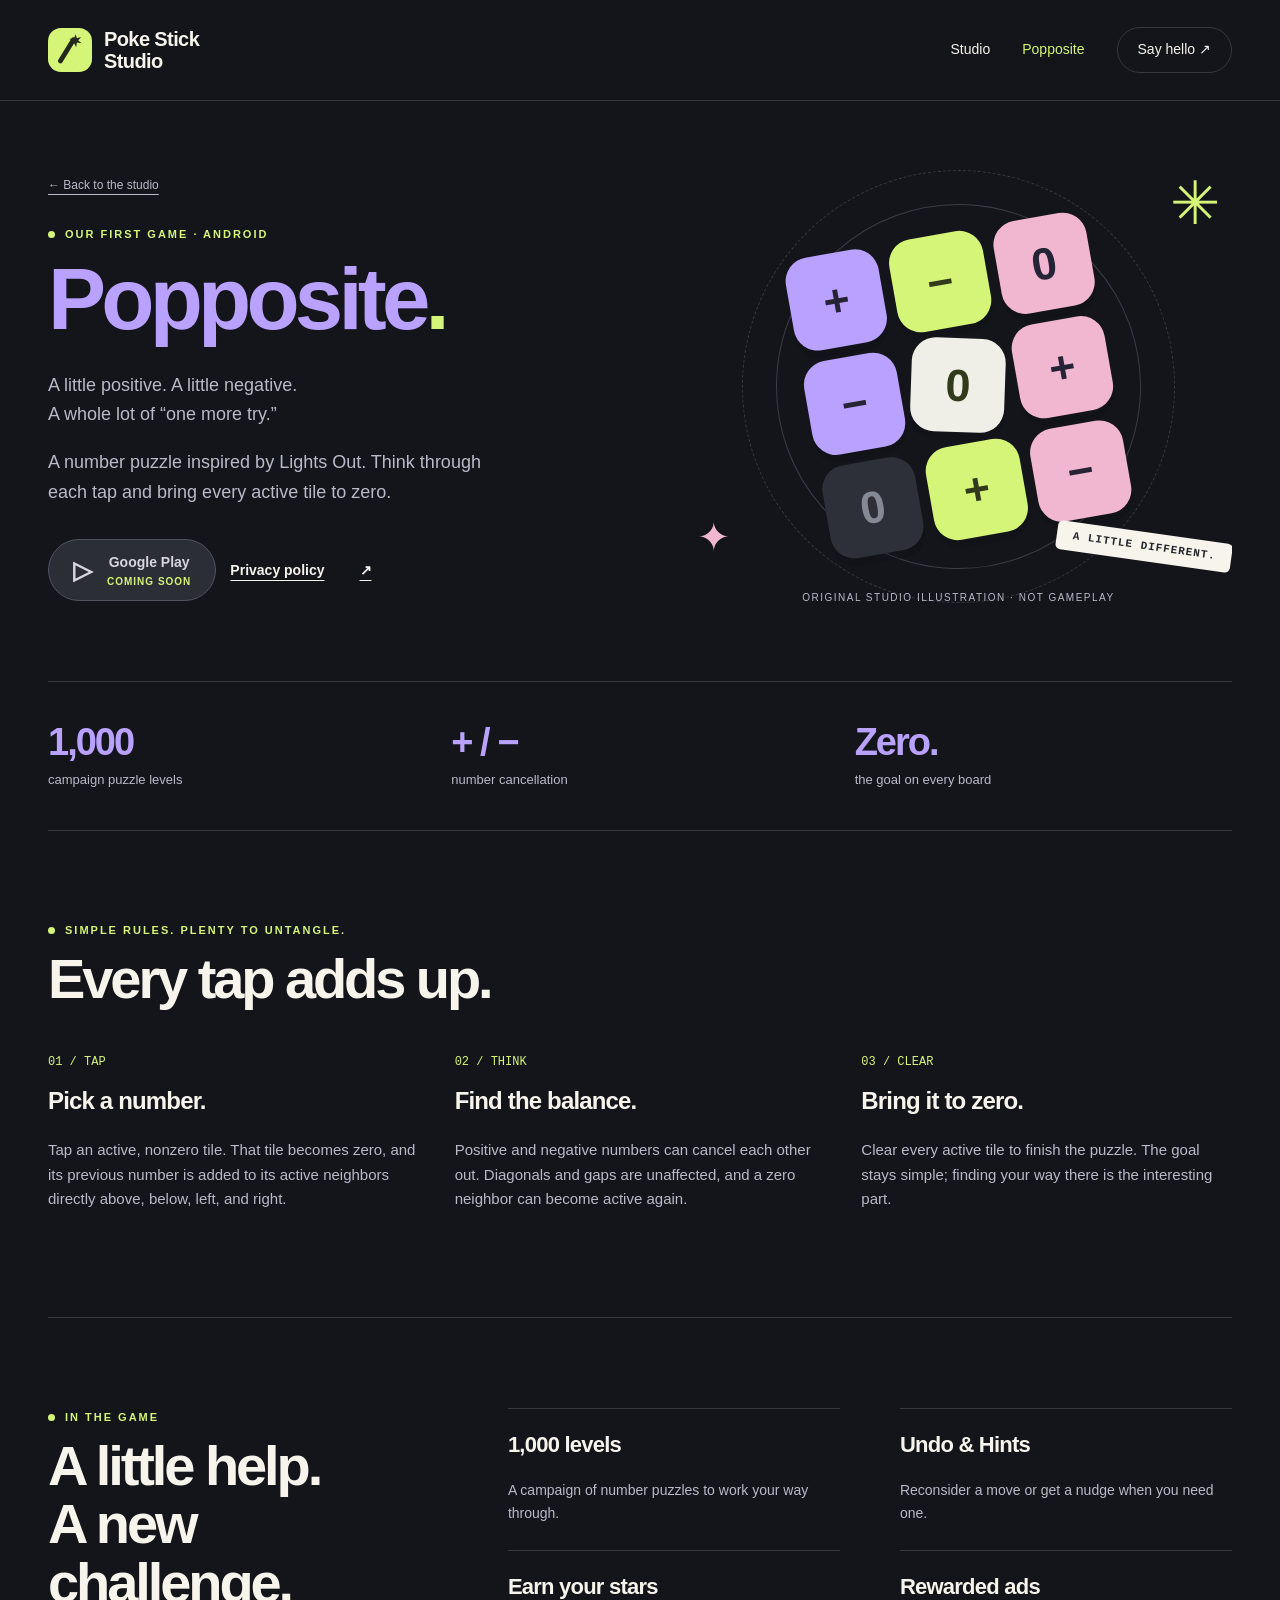
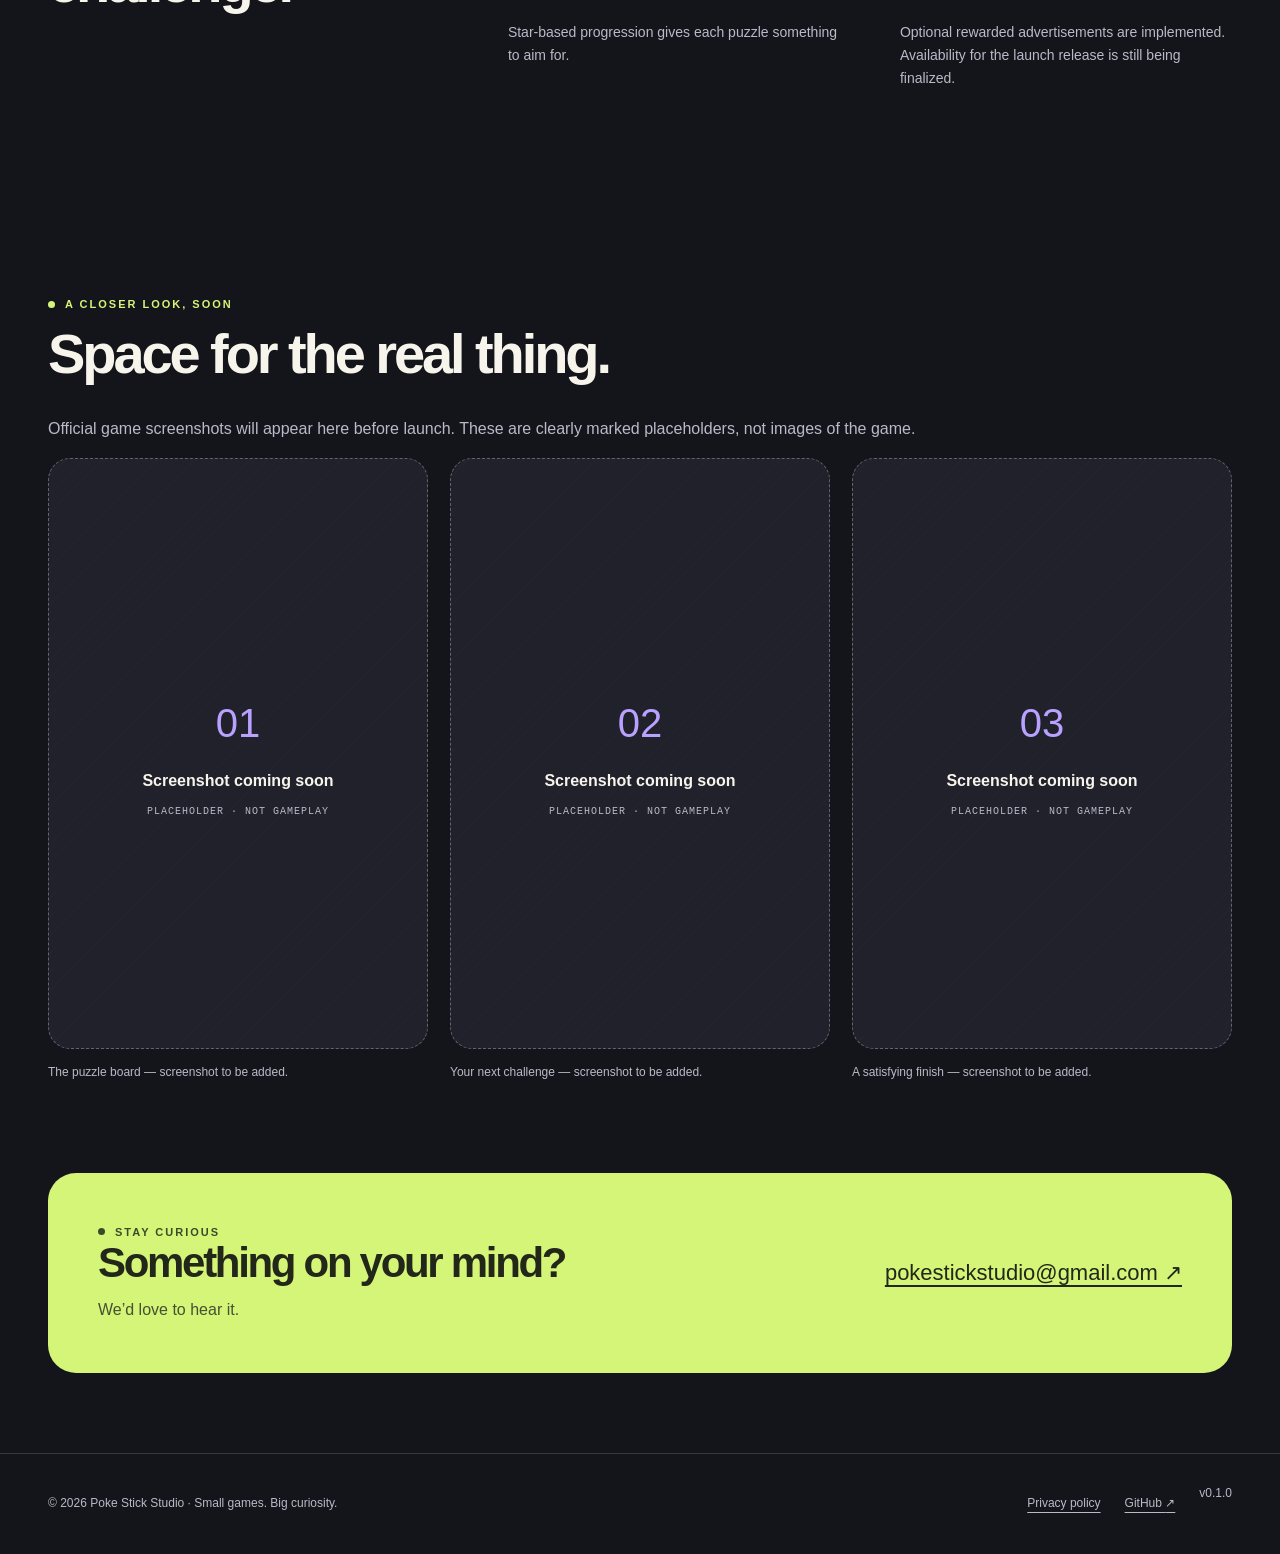
==== games/popposite.html @ 5d4e351b "Add Poke Stick Studio website v0.1.0 and Popposite privacy policy" ====
<!doctype html>
<html lang="en"><head><meta charset="utf-8"><meta name="viewport" content="width=device-width, initial-scale=1"><meta name="theme-color" content="#14151b"><title>Popposite — A number puzzle by Poke Stick Studio</title><meta name="description" content="Bring every number to zero. Discover Popposite: 1,000 number puzzles, Undo, Hints, and star-based progression. Coming soon to Android."><link rel="canonical" href="https://mariusdirda.github.io/PokeStickStudio/games/popposite.html"><meta property="og:type" content="website"><meta property="og:site_name" content="Poke Stick Studio"><meta property="og:title" content="Popposite — A number puzzle by Poke Stick Studio"><meta property="og:description" content="Bring every number to zero. Discover Popposite: 1,000 number puzzles, Undo, Hints, and star-based progression. Coming soon to Android."><meta property="og:url" content="https://mariusdirda.github.io/PokeStickStudio/games/popposite.html"><link rel="icon" type="image/svg+xml" href="../assets/favicon.svg"><link rel="stylesheet" href="../assets/style.css"></head>
<body id="top"><a class="skip" href="#main">Skip to content</a><header><div class="wrap nav"><a class="brand" href="../index.html" aria-label="Poke Stick Studio home"><img src="../assets/favicon.svg" width="44" height="44" alt=""><span>Poke Stick<br>Studio</span></a><nav aria-label="Main navigation"><a href="../index.html" >Studio</a><a href="../games/popposite.html" aria-current="page">Popposite</a><a class="nav-contact" href="../index.html#contact">Say hello <span aria-hidden="true">↗</span></a></nav></div></header>
<main id="main" class="wrap">
<section class="hero game-hero" aria-labelledby="game-title"><div><a class="breadcrumb" href="../index.html">← Back to the studio</a><p class="eyebrow" style="margin-top:28px">Our first game · Android</p><h1 id="game-title">Popposite<span style="color:var(--lime)">.</span></h1><p class="lead">A little positive. A little negative.<br>A whole lot of “one more try.”</p><p class="lead">A number puzzle inspired by Lights Out. Think through each tap and bring every active tile to zero.</p><div class="actions"><button class="button disabled" type="button" disabled aria-label="Google Play — coming soon, not yet available"><span class="play-icon" aria-hidden="true">▷</span><span>Google Play<small>Coming soon</small></span></button><a class="text-link" href="../privacy/popposite.html">Privacy policy <span aria-hidden="true">↗</span></a></div></div><div class="hero-art" aria-label="Decorative number tile artwork, not a game screenshot" role="img"><div class="orbit" aria-hidden="true"></div><div class="abstract-grid" aria-hidden="true"><div class="tile ">+</div><div class="tile ">−</div><div class="tile ">0</div><div class="tile ">−</div><div class="tile ">0</div><div class="tile ">+</div><div class="tile zero">0</div><div class="tile ">+</div><div class="tile ">−</div></div><span class="spark" aria-hidden="true">✳</span><span class="small-spark" aria-hidden="true">✦</span><span class="sticker" aria-hidden="true">A LITTLE DIFFERENT.</span><span class="art-caption" aria-hidden="true">Original studio illustration · not gameplay</span></div></section>
<div class="facts"><div><strong>1,000</strong><span>campaign puzzle levels</span></div><div><strong>+ / −</strong><span>number cancellation</span></div><div><strong>Zero.</strong><span>the goal on every board</span></div></div>
<section class="block" aria-labelledby="how-title"><p class="eyebrow">Simple rules. Plenty to untangle.</p><h2 id="how-title">Every tap adds up.</h2><div class="steps"><div><span class="number">01 / TAP</span><h3>Pick a number.</h3><p>Tap an active, nonzero tile. That tile becomes zero, and its previous number is added to its active neighbors directly above, below, left, and right.</p></div><div><span class="number">02 / THINK</span><h3>Find the balance.</h3><p>Positive and negative numbers can cancel each other out. Diagonals and gaps are unaffected, and a zero neighbor can become active again.</p></div><div><span class="number">03 / CLEAR</span><h3>Bring it to zero.</h3><p>Clear every active tile to finish the puzzle. The goal stays simple; finding your way there is the interesting part.</p></div></div></section>
<section class="block about" aria-labelledby="features-title"><div><p class="eyebrow">In the game</p><h2 id="features-title">A little help.<br>A new challenge.</h2></div><div class="feature-list"><div class="feature"><h3>1,000 levels</h3><p>A campaign of number puzzles to work your way through.</p></div><div class="feature"><h3>Undo &amp; Hints</h3><p>Reconsider a move or get a nudge when you need one.</p></div><div class="feature"><h3>Earn your stars</h3><p>Star-based progression gives each puzzle something to aim for.</p></div><div class="feature"><h3>Rewarded ads</h3><p>Optional rewarded advertisements are implemented. Availability for the launch release is still being finalized.</p></div></div></section>
<section class="block" aria-labelledby="gallery-title"><div class="section-top"><div><p class="eyebrow">A closer look, soon</p><h2 id="gallery-title">Space for the real thing.</h2></div></div><p>Official game screenshots will appear here before launch. These are clearly marked placeholders, not images of the game.</p><div class="gallery"><figure><div class="placeholder"><span aria-hidden="true">01</span><strong>Screenshot coming soon</strong><small>PLACEHOLDER · NOT GAMEPLAY</small></div><figcaption>The puzzle board — screenshot to be added.</figcaption></figure><figure><div class="placeholder"><span aria-hidden="true">02</span><strong>Screenshot coming soon</strong><small>PLACEHOLDER · NOT GAMEPLAY</small></div><figcaption>Your next challenge — screenshot to be added.</figcaption></figure><figure><div class="placeholder"><span aria-hidden="true">03</span><strong>Screenshot coming soon</strong><small>PLACEHOLDER · NOT GAMEPLAY</small></div><figcaption>A satisfying finish — screenshot to be added.</figcaption></figure></div></section>
<section class="contact" aria-labelledby="game-contact"><div><p class="eyebrow">Stay curious</p><h2 id="game-contact">Something on your mind?</h2><p>We’d love to hear it.</p></div><a href="mailto:pokestickstudio@gmail.com">pokestickstudio@gmail.com <span aria-hidden="true">↗</span></a></section></main><footer><div class="wrap footer-row"><span>© 2026 Poke Stick Studio <span aria-hidden="true">·</span> Small games. Big curiosity.</span><div class="footer-links"><a href="../privacy/popposite.html" >Privacy policy</a><a href="https://github.com/MariusDirda/PokeStickStudio">GitHub <span aria-hidden="true">↗</span></a><span>v0.1.0</span></div></div></footer></body></html>
---- assets/style.css ----
:root{color-scheme:dark;--bg:#14151b;--panel:#1e2029;--ink:#f7f4ec;--muted:#b8bac8;--lime:#d4f578;--purple:#b9a1ff;--line:#363842;--pink:#f1b6d0}*{box-sizing:border-box}html{scroll-behavior:smooth;scroll-padding-top:28px}body{margin:0;background:var(--bg);color:var(--ink);font-family:Arial,Helvetica,sans-serif;line-height:1.65}a{color:inherit;text-underline-offset:5px}a:hover{color:var(--lime)}a:focus-visible,button:focus-visible,summary:focus-visible{outline:3px solid var(--lime);outline-offset:6px}button,a{-webkit-tap-highlight-color:transparent}button{font:inherit}.wrap{width:min(1184px,calc(100% - 64px));margin:auto}.skip{position:absolute;top:-80px;left:20px;padding:12px;background:var(--lime);color:var(--bg);z-index:9}.skip:focus{top:12px}header{border-bottom:1px solid var(--line)}.nav{min-height:100px;display:flex;align-items:center;justify-content:space-between;gap:24px}.brand{display:flex;align-items:center;gap:12px;text-decoration:none;font-weight:800;line-height:1.1;letter-spacing:-.6px;font-size:20px}.brand img{width:44px;height:44px}.brand span{max-width:110px}nav{display:flex;align-items:center;gap:32px;font-size:14px}nav a{text-decoration:none;padding:12px 0}nav a[aria-current=page]{color:var(--lime)}.nav-contact{border:1px solid var(--line);padding:10px 20px;border-radius:30px}.eyebrow{text-transform:uppercase;letter-spacing:2px;font-size:11px;font-weight:700;color:var(--lime);display:flex;align-items:center;gap:10px}.eyebrow:before{content:'';width:7px;height:7px;background:currentColor;border-radius:50%}h1,h2,h3,p{margin-top:0}h1,h2,h3{line-height:1.04;letter-spacing:-.055em}h1{font-size:clamp(52px,6.8vw,90px);font-weight:800;margin-bottom:26px}h2{font-size:clamp(36px,4.4vw,56px);font-weight:750}h3{font-size:25px;letter-spacing:-.035em}p{color:var(--muted)}.lead{font-size:18px;max-width:450px}.hero{display:grid;grid-template-columns:1.1fr 1fr;gap:35px;align-items:center;padding:82px 0 70px;min-height:650px}.hero h1 em{font-style:normal;color:var(--lime)}.actions{display:flex;flex-wrap:wrap;gap:14px;align-items:center;margin-top:32px}.button{display:inline-flex;align-items:center;justify-content:center;gap:28px;min-height:52px;padding:12px 24px;border:1px solid transparent;border-radius:50px;background:var(--lime);color:#181b10;font-size:14px;font-weight:700;text-decoration:none;transition:transform .2s,background .2s}.button:hover{transform:translateY(-3px);background:#e4ffa3;color:#181b10}.button.secondary{color:var(--ink);border-color:var(--line);background:transparent}.button.secondary:hover{border-color:var(--lime)}.hero-note{font-size:12px;margin-top:23px}.hero-art{position:relative;min-height:440px;display:grid;place-items:center;isolation:isolate}.orbit{position:absolute;width:365px;height:365px;border:1px solid #3a3c46;border-radius:50%;transform:rotate(-20deg)}.orbit:after{content:'';position:absolute;inset:-35px;border:1px dashed #363842;border-radius:50%}.abstract-grid{width:305px;display:grid;grid-template-columns:repeat(3,1fr);gap:11px;transform:rotate(-10deg);z-index:1}.tile{aspect-ratio:1;border-radius:24px;background:var(--purple);display:grid;place-items:center;font-size:45px;font-weight:700;line-height:1;color:#252336;box-shadow:0 8px 0 #0c0d1233}.tile:nth-child(3n+2){background:var(--lime);color:#313b1c}.tile:nth-child(3n){background:var(--pink)}.tile:nth-child(5){background:#efeee7;transform:rotate(12deg)}.tile.zero{background:#2d3038;color:#858995}.sticker{position:absolute;background:var(--ink);color:#23252c;padding:7px 16px;border-radius:5px;font:700 11px/1.4 monospace;letter-spacing:1px;transform:rotate(8deg);right:0;bottom:45px;z-index:2}.spark{position:absolute;color:var(--lime);font-size:60px;top:8px;right:12px;line-height:1;animation:turn 12s linear infinite}.small-spark{position:absolute;left:12px;bottom:36px;color:var(--pink);font-size:40px}.art-caption{position:absolute;bottom:0;font-size:10px;text-transform:uppercase;letter-spacing:1.5px;color:var(--muted)}.ticker{border-block:1px solid var(--line);padding:22px 0;display:flex;justify-content:space-between;gap:16px;font:11px/1.4 monospace;letter-spacing:1.4px;color:var(--muted)}.ticker b{color:var(--purple);font-size:16px}section.block{padding:90px 0}.section-top{display:flex;align-items:end;justify-content:space-between;gap:24px;margin-bottom:32px}.section-top h2{margin:12px 0 0}.section-no{font:12px monospace;color:var(--muted)}.game-card{background:#242331;border:1px solid #454053;border-radius:28px;display:grid;grid-template-columns:1fr 1fr;overflow:hidden}.game-visual{min-height:370px;background:#bdaafa;position:relative;display:grid;place-items:center;overflow:hidden}.game-word{font-size:clamp(46px,5vw,72px);color:#242134;font-weight:850;letter-spacing:-5px;transform:rotate(-8deg);z-index:1}.game-visual:before,.game-visual:after{content:'+';position:absolute;font-size:220px;color:#29213b19;font-weight:700;line-height:1;left:-20px;top:-40px;transform:rotate(15deg)}.game-visual:after{content:'0';left:auto;top:auto;right:-8px;bottom:-70px;font-size:300px}.game-visual .sticker{background:var(--lime);right:24px;bottom:26px;transform:rotate(-5deg)}.game-copy{padding:48px}.pills{display:flex;gap:9px;flex-wrap:wrap;margin-bottom:25px}.pill{font:10px/1.4 monospace;letter-spacing:1px;border:1px solid #655d78;border-radius:30px;padding:6px 10px;color:#ded5ef}.game-copy h3{font-size:46px}.game-copy p{max-width:420px}.text-link{display:inline-flex;align-items:center;gap:35px;font-size:14px;font-weight:700;padding:10px 0}.about{display:grid;grid-template-columns:.7fr 1.3fr;gap:70px;border-top:1px solid var(--line)}.about h2{max-width:600px;margin-bottom:24px}.about p{max-width:570px}.about-label{font:13px/1.8 monospace;color:var(--muted)}.contact{border-radius:28px;padding:50px;background:var(--lime);color:#22271a;display:flex;align-items:center;justify-content:space-between;gap:32px;margin-bottom:80px}.contact h2{margin-bottom:12px;font-size:42px}.contact p{color:#465032;margin-bottom:0}.contact a{font-size:clamp(14px,2vw,22px);overflow-wrap:anywhere}.contact .eyebrow{color:#3d4929}footer{border-top:1px solid var(--line);padding:30px 0}.footer-row{display:flex;align-items:center;justify-content:space-between;gap:24px;font-size:12px;color:var(--muted)}.footer-links{display:flex;gap:24px}.footer-links a{padding-block:10px}.page-intro{padding:72px 0 45px;max-width:820px}.page-intro h1{margin-top:24px}.breadcrumb{font-size:12px;color:var(--muted)}.game-hero{padding-top:60px;min-height:580px}.game-hero h1{color:var(--purple)}.disabled{background:#2b2e35;color:#d5d6de;border:1px solid #50535e;cursor:default;min-height:62px;gap:15px;line-height:1.3}.disabled:hover{background:#2b2e35;color:#d5d6de;transform:none}.disabled small{display:block;font-size:10px;text-transform:uppercase;letter-spacing:1px;color:var(--lime);margin-top:4px}.play-icon{font-size:25px}.facts{display:grid;grid-template-columns:repeat(3,1fr);gap:26px;border-block:1px solid var(--line);padding:38px 0}.facts strong{font-size:38px;letter-spacing:-2px;color:var(--purple);display:block;line-height:1.2}.facts span{font-size:13px;color:var(--muted)}.steps{display:grid;grid-template-columns:repeat(3,1fr);gap:36px;margin-top:42px}.steps .number{display:block;font:12px monospace;color:var(--lime);margin-bottom:20px}.steps h3{font-size:24px}.steps p{font-size:15px}.feature-list{display:grid;grid-template-columns:1fr 1fr;gap:0 60px}.feature{padding:25px 0;border-top:1px solid var(--line)}.feature h3{font-size:22px}.feature p{font-size:14px;margin-bottom:0}.gallery{display:grid;grid-template-columns:repeat(3,1fr);gap:22px}.placeholder{aspect-ratio:9/14;border:1px dashed #666171;border-radius:22px;background:repeating-linear-gradient(135deg,#21212b,#21212b 12px,#22232d 12px,#22232d 13px);display:flex;align-items:center;justify-content:center;flex-direction:column;text-align:center;padding:25px;gap:12px;color:var(--muted)}.placeholder span{font-size:40px;color:var(--purple)}.placeholder strong{color:var(--ink);font-size:16px}.placeholder small{font:10px monospace;letter-spacing:1px}.gallery figure{margin:0}.gallery figcaption{font-size:12px;color:var(--muted);margin-top:14px}.notice{border-left:3px solid var(--purple);padding:18px 24px;background:#242331;border-radius:0 12px 12px 0;font-size:14px}.notice p:last-child{margin-bottom:0}.policy-layout{display:grid;grid-template-columns:230px 1fr;gap:65px;padding-bottom:80px;align-items:start}.contents{position:sticky;top:25px;border-top:1px solid var(--line);padding-top:20px}.contents h2{font-size:15px;letter-spacing:0}.contents ol{padding-left:20px;color:var(--muted);font-size:12px}.contents li{padding:5px 0}.policy{max-width:780px}.policy section{margin:42px 0}.policy h2{font-size:27px;letter-spacing:-.035em}.policy h3{font-size:19px;margin-top:25px;letter-spacing:-.02em}.policy p,.policy li{font-size:15px;color:var(--muted)}.policy li{margin-bottom:10px}.policy a{color:var(--ink)}.policy .notice{margin-bottom:28px}.review{color:#e9d6a2!important}.back-top{display:block;text-align:right;font-size:13px;margin-top:35px}@keyframes turn{to{transform:rotate(360deg)}}@media(min-width:900px){.hero-art .abstract-grid{animation:float 7s ease-in-out infinite}@keyframes float{50%{transform:translateY(-10px) rotate(-7deg)}}}@media(max-width:800px){.wrap{width:calc(100% - 40px)}.nav{min-height:88px;gap:12px}nav{gap:18px}.nav-contact{display:none}.hero{grid-template-columns:1fr;padding:55px 0;gap:20px}.hero h1{max-width:650px}.hero-art{min-height:410px;max-width:480px;width:100%;margin:auto}.hero .lead{max-width:540px}.ticker{font-size:9px;letter-spacing:.5px}.game-card{grid-template-columns:1fr}.game-visual{min-height:300px}.game-word{font-size:72px}.game-copy{padding:32px}.about{grid-template-columns:1fr;gap:25px}.contact{padding:32px;align-items:start;flex-direction:column}.steps{gap:25px}.gallery{gap:12px}.placeholder{padding:15px}.placeholder strong{font-size:14px}.policy-layout{grid-template-columns:1fr;gap:30px}.contents{position:static}.contents ol{columns:2;column-gap:30px}.page-intro h1{font-size:58px}}@media(max-width:480px){.wrap{width:calc(100% - 36px)}.brand{font-size:16px;gap:8px}.brand img{width:35px;height:35px}.brand span{max-width:90px}nav{gap:18px;font-size:12px}.hero h1{font-size:56px}.hero-art{min-height:360px}.abstract-grid{width:258px;gap:9px}.tile{font-size:37px;border-radius:20px}.orbit{width:290px;height:290px}.orbit:after{inset:-22px}.sticker{bottom:29px;right:2px;font-size:9px}.spark{font-size:45px;right:5px}.ticker{flex-wrap:wrap;justify-content:center;gap:10px 20px}.ticker b{font-size:12px}section.block{padding:60px 0}.section-top{align-items:start}.game-visual{min-height:260px}.game-word{font-size:58px}.game-copy h3{font-size:38px}.game-copy{padding:26px}.contact{padding:28px 24px;margin-bottom:55px}.contact h2{font-size:35px}.footer-row{align-items:start;flex-direction:column;gap:12px}.footer-links{gap:18px}.facts{gap:12px}.facts strong{font-size:28px}.facts span{font-size:11px}.steps,.feature-list{grid-template-columns:1fr}.steps{gap:20px}.steps .number{margin-bottom:12px}.gallery{grid-template-columns:1fr;gap:28px}.placeholder{aspect-ratio:9/11;max-width:290px;margin:auto}.gallery figcaption{text-align:center}.page-intro{padding-top:45px}.page-intro h1{font-size:47px}.contents ol{columns:1}.policy-layout{padding-bottom:50px}.policy h2{font-size:25px}.notice{padding:16px 18px}.game-hero{padding-top:45px}.eyebrow{font-size:10px;letter-spacing:1.5px}}@media(prefers-reduced-motion:reduce){html{scroll-behavior:auto}*,*:before,*:after{animation:none!important;transition:none!important}}
.hero-art{overflow:clip}
@media(max-width:480px){.game-hero h1{font-size:clamp(48px,13vw,56px)}}
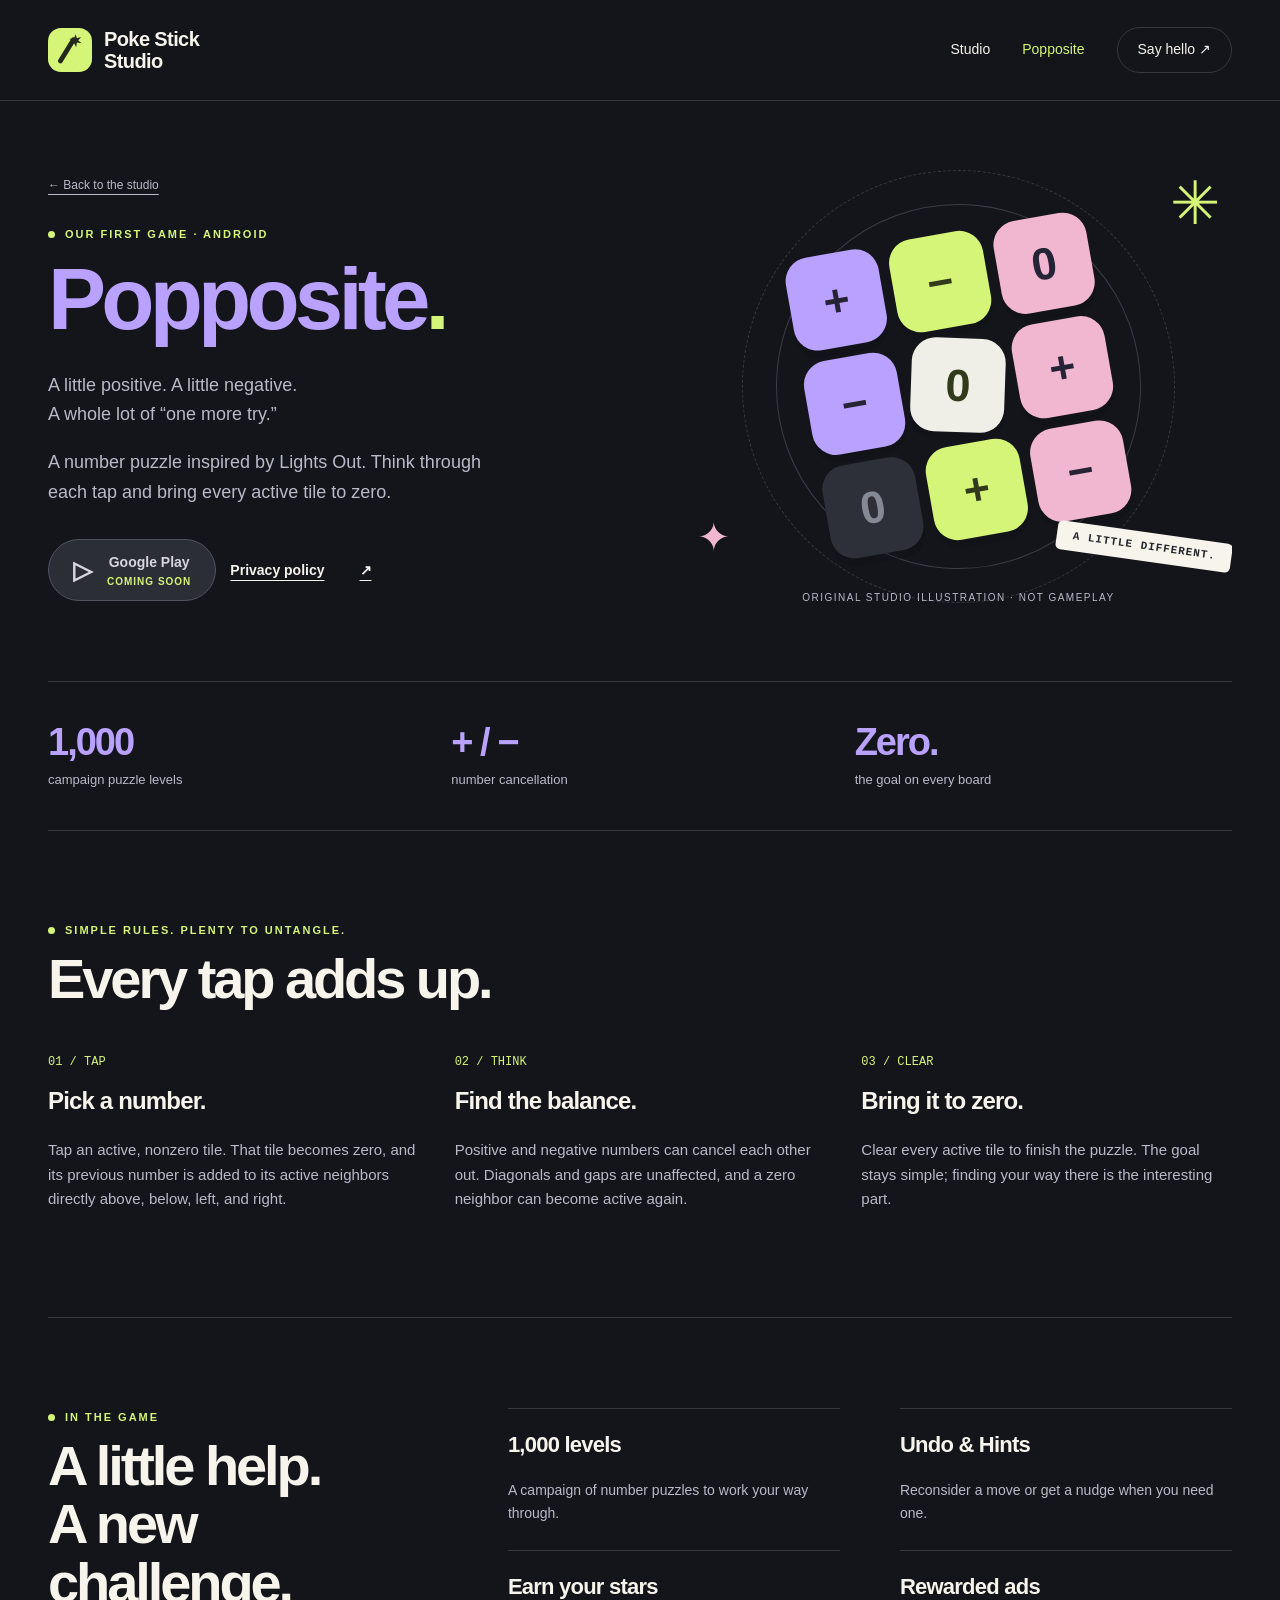
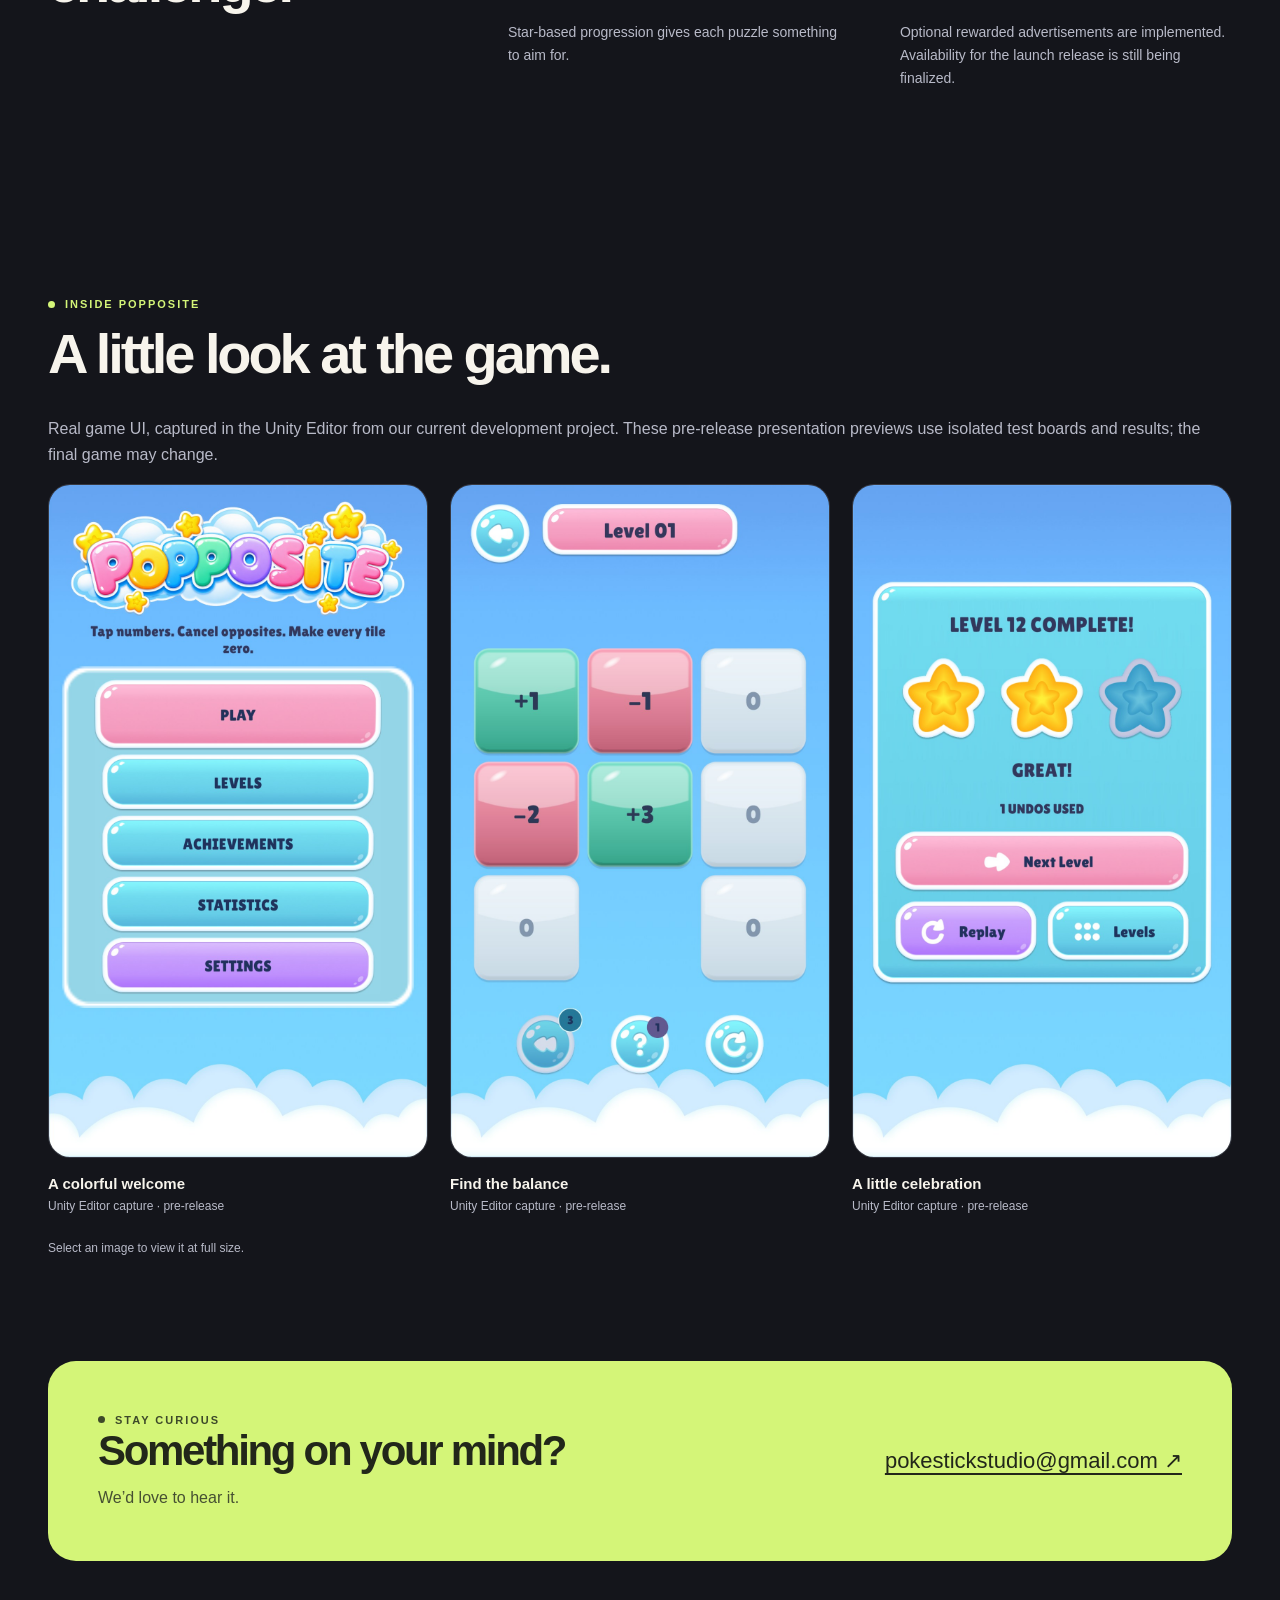
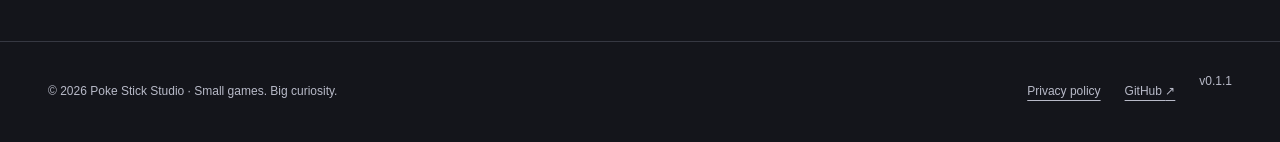
==== commit d23429b1: "Replace screenshot placeholders with fresh Unity captures (v0.1.1)" ====
--- a/games/popposite.html
+++ b/games/popposite.html
@@ -6,5 +6,5 @@
 <div class="facts"><div><strong>1,000</strong><span>campaign puzzle levels</span></div><div><strong>+ / −</strong><span>number cancellation</span></div><div><strong>Zero.</strong><span>the goal on every board</span></div></div>
 <section class="block" aria-labelledby="how-title"><p class="eyebrow">Simple rules. Plenty to untangle.</p><h2 id="how-title">Every tap adds up.</h2><div class="steps"><div><span class="number">01 / TAP</span><h3>Pick a number.</h3><p>Tap an active, nonzero tile. That tile becomes zero, and its previous number is added to its active neighbors directly above, below, left, and right.</p></div><div><span class="number">02 / THINK</span><h3>Find the balance.</h3><p>Positive and negative numbers can cancel each other out. Diagonals and gaps are unaffected, and a zero neighbor can become active again.</p></div><div><span class="number">03 / CLEAR</span><h3>Bring it to zero.</h3><p>Clear every active tile to finish the puzzle. The goal stays simple; finding your way there is the interesting part.</p></div></div></section>
 <section class="block about" aria-labelledby="features-title"><div><p class="eyebrow">In the game</p><h2 id="features-title">A little help.<br>A new challenge.</h2></div><div class="feature-list"><div class="feature"><h3>1,000 levels</h3><p>A campaign of number puzzles to work your way through.</p></div><div class="feature"><h3>Undo &amp; Hints</h3><p>Reconsider a move or get a nudge when you need one.</p></div><div class="feature"><h3>Earn your stars</h3><p>Star-based progression gives each puzzle something to aim for.</p></div><div class="feature"><h3>Rewarded ads</h3><p>Optional rewarded advertisements are implemented. Availability for the launch release is still being finalized.</p></div></div></section>
-<section class="block" aria-labelledby="gallery-title"><div class="section-top"><div><p class="eyebrow">A closer look, soon</p><h2 id="gallery-title">Space for the real thing.</h2></div></div><p>Official game screenshots will appear here before launch. These are clearly marked placeholders, not images of the game.</p><div class="gallery"><figure><div class="placeholder"><span aria-hidden="true">01</span><strong>Screenshot coming soon</strong><small>PLACEHOLDER · NOT GAMEPLAY</small></div><figcaption>The puzzle board — screenshot to be added.</figcaption></figure><figure><div class="placeholder"><span aria-hidden="true">02</span><strong>Screenshot coming soon</strong><small>PLACEHOLDER · NOT GAMEPLAY</small></div><figcaption>Your next challenge — screenshot to be added.</figcaption></figure><figure><div class="placeholder"><span aria-hidden="true">03</span><strong>Screenshot coming soon</strong><small>PLACEHOLDER · NOT GAMEPLAY</small></div><figcaption>A satisfying finish — screenshot to be added.</figcaption></figure></div></section>
-<section class="contact" aria-labelledby="game-contact"><div><p class="eyebrow">Stay curious</p><h2 id="game-contact">Something on your mind?</h2><p>We’d love to hear it.</p></div><a href="mailto:pokestickstudio@gmail.com">pokestickstudio@gmail.com <span aria-hidden="true">↗</span></a></section></main><footer><div class="wrap footer-row"><span>© 2026 Poke Stick Studio <span aria-hidden="true">·</span> Small games. Big curiosity.</span><div class="footer-links"><a href="../privacy/popposite.html" >Privacy policy</a><a href="https://github.com/MariusDirda/PokeStickStudio">GitHub <span aria-hidden="true">↗</span></a><span>v0.1.0</span></div></div></footer></body></html>
+<section class="block" aria-labelledby="gallery-title"><div class="section-top"><div><p class="eyebrow">Inside Popposite</p><h2 id="gallery-title">A little look at the game.</h2></div></div><p>Real game UI, captured in the Unity Editor from our current development project. These pre-release presentation previews use isolated test boards and results; the final game may change.</p><div class="gallery screenshot-gallery"><figure><a class="screenshot-link" href="../assets/screenshots/popposite-menu.jpg" aria-label="View full-size menu screenshot"><img src="../assets/screenshots/popposite-menu.jpg" width="1080" height="1920" loading="lazy" decoding="async" alt="Popposite main menu with Play, Levels, Achievements, Statistics, and Settings buttons."></a><figcaption><strong>A colorful welcome</strong><br>Unity Editor capture · pre-release</figcaption></figure><figure><a class="screenshot-link" href="../assets/screenshots/popposite-gameplay.jpg" aria-label="View full-size gameplay screenshot"><img src="../assets/screenshots/popposite-gameplay.jpg" width="1080" height="1920" loading="lazy" decoding="async" alt="Popposite puzzle board with positive, negative, and zero tiles, plus Undo, Hint, and Restart controls."></a><figcaption><strong>Find the balance</strong><br>Unity Editor capture · pre-release</figcaption></figure><figure><a class="screenshot-link" href="../assets/screenshots/popposite-victory.jpg" aria-label="View full-size victory screenshot"><img src="../assets/screenshots/popposite-victory.jpg" width="1080" height="1920" loading="lazy" decoding="async" alt="Popposite level-complete screen showing earned stars and Next Level, Replay, and Levels buttons."></a><figcaption><strong>A little celebration</strong><br>Unity Editor capture · pre-release</figcaption></figure></div><p class="gallery-note">Select an image to view it at full size.</p></section>
+<section class="contact" aria-labelledby="game-contact"><div><p class="eyebrow">Stay curious</p><h2 id="game-contact">Something on your mind?</h2><p>We’d love to hear it.</p></div><a href="mailto:pokestickstudio@gmail.com">pokestickstudio@gmail.com <span aria-hidden="true">↗</span></a></section></main><footer><div class="wrap footer-row"><span>© 2026 Poke Stick Studio <span aria-hidden="true">·</span> Small games. Big curiosity.</span><div class="footer-links"><a href="../privacy/popposite.html" >Privacy policy</a><a href="https://github.com/MariusDirda/PokeStickStudio">GitHub <span aria-hidden="true">↗</span></a><span>v0.1.1</span></div></div></footer></body></html>
--- a/assets/style.css
+++ b/assets/style.css
@@ -1,3 +1,5 @@
 :root{color-scheme:dark;--bg:#14151b;--panel:#1e2029;--ink:#f7f4ec;--muted:#b8bac8;--lime:#d4f578;--purple:#b9a1ff;--line:#363842;--pink:#f1b6d0}*{box-sizing:border-box}html{scroll-behavior:smooth;scroll-padding-top:28px}body{margin:0;background:var(--bg);color:var(--ink);font-family:Arial,Helvetica,sans-serif;line-height:1.65}a{color:inherit;text-underline-offset:5px}a:hover{color:var(--lime)}a:focus-visible,button:focus-visible,summary:focus-visible{outline:3px solid var(--lime);outline-offset:6px}button,a{-webkit-tap-highlight-color:transparent}button{font:inherit}.wrap{width:min(1184px,calc(100% - 64px));margin:auto}.skip{position:absolute;top:-80px;left:20px;padding:12px;background:var(--lime);color:var(--bg);z-index:9}.skip:focus{top:12px}header{border-bottom:1px solid var(--line)}.nav{min-height:100px;display:flex;align-items:center;justify-content:space-between;gap:24px}.brand{display:flex;align-items:center;gap:12px;text-decoration:none;font-weight:800;line-height:1.1;letter-spacing:-.6px;font-size:20px}.brand img{width:44px;height:44px}.brand span{max-width:110px}nav{display:flex;align-items:center;gap:32px;font-size:14px}nav a{text-decoration:none;padding:12px 0}nav a[aria-current=page]{color:var(--lime)}.nav-contact{border:1px solid var(--line);padding:10px 20px;border-radius:30px}.eyebrow{text-transform:uppercase;letter-spacing:2px;font-size:11px;font-weight:700;color:var(--lime);display:flex;align-items:center;gap:10px}.eyebrow:before{content:'';width:7px;height:7px;background:currentColor;border-radius:50%}h1,h2,h3,p{margin-top:0}h1,h2,h3{line-height:1.04;letter-spacing:-.055em}h1{font-size:clamp(52px,6.8vw,90px);font-weight:800;margin-bottom:26px}h2{font-size:clamp(36px,4.4vw,56px);font-weight:750}h3{font-size:25px;letter-spacing:-.035em}p{color:var(--muted)}.lead{font-size:18px;max-width:450px}.hero{display:grid;grid-template-columns:1.1fr 1fr;gap:35px;align-items:center;padding:82px 0 70px;min-height:650px}.hero h1 em{font-style:normal;color:var(--lime)}.actions{display:flex;flex-wrap:wrap;gap:14px;align-items:center;margin-top:32px}.button{display:inline-flex;align-items:center;justify-content:center;gap:28px;min-height:52px;padding:12px 24px;border:1px solid transparent;border-radius:50px;background:var(--lime);color:#181b10;font-size:14px;font-weight:700;text-decoration:none;transition:transform .2s,background .2s}.button:hover{transform:translateY(-3px);background:#e4ffa3;color:#181b10}.button.secondary{color:var(--ink);border-color:var(--line);background:transparent}.button.secondary:hover{border-color:var(--lime)}.hero-note{font-size:12px;margin-top:23px}.hero-art{position:relative;min-height:440px;display:grid;place-items:center;isolation:isolate}.orbit{position:absolute;width:365px;height:365px;border:1px solid #3a3c46;border-radius:50%;transform:rotate(-20deg)}.orbit:after{content:'';position:absolute;inset:-35px;border:1px dashed #363842;border-radius:50%}.abstract-grid{width:305px;display:grid;grid-template-columns:repeat(3,1fr);gap:11px;transform:rotate(-10deg);z-index:1}.tile{aspect-ratio:1;border-radius:24px;background:var(--purple);display:grid;place-items:center;font-size:45px;font-weight:700;line-height:1;color:#252336;box-shadow:0 8px 0 #0c0d1233}.tile:nth-child(3n+2){background:var(--lime);color:#313b1c}.tile:nth-child(3n){background:var(--pink)}.tile:nth-child(5){background:#efeee7;transform:rotate(12deg)}.tile.zero{background:#2d3038;color:#858995}.sticker{position:absolute;background:var(--ink);color:#23252c;padding:7px 16px;border-radius:5px;font:700 11px/1.4 monospace;letter-spacing:1px;transform:rotate(8deg);right:0;bottom:45px;z-index:2}.spark{position:absolute;color:var(--lime);font-size:60px;top:8px;right:12px;line-height:1;animation:turn 12s linear infinite}.small-spark{position:absolute;left:12px;bottom:36px;color:var(--pink);font-size:40px}.art-caption{position:absolute;bottom:0;font-size:10px;text-transform:uppercase;letter-spacing:1.5px;color:var(--muted)}.ticker{border-block:1px solid var(--line);padding:22px 0;display:flex;justify-content:space-between;gap:16px;font:11px/1.4 monospace;letter-spacing:1.4px;color:var(--muted)}.ticker b{color:var(--purple);font-size:16px}section.block{padding:90px 0}.section-top{display:flex;align-items:end;justify-content:space-between;gap:24px;margin-bottom:32px}.section-top h2{margin:12px 0 0}.section-no{font:12px monospace;color:var(--muted)}.game-card{background:#242331;border:1px solid #454053;border-radius:28px;display:grid;grid-template-columns:1fr 1fr;overflow:hidden}.game-visual{min-height:370px;background:#bdaafa;position:relative;display:grid;place-items:center;overflow:hidden}.game-word{font-size:clamp(46px,5vw,72px);color:#242134;font-weight:850;letter-spacing:-5px;transform:rotate(-8deg);z-index:1}.game-visual:before,.game-visual:after{content:'+';position:absolute;font-size:220px;color:#29213b19;font-weight:700;line-height:1;left:-20px;top:-40px;transform:rotate(15deg)}.game-visual:after{content:'0';left:auto;top:auto;right:-8px;bottom:-70px;font-size:300px}.game-visual .sticker{background:var(--lime);right:24px;bottom:26px;transform:rotate(-5deg)}.game-copy{padding:48px}.pills{display:flex;gap:9px;flex-wrap:wrap;margin-bottom:25px}.pill{font:10px/1.4 monospace;letter-spacing:1px;border:1px solid #655d78;border-radius:30px;padding:6px 10px;color:#ded5ef}.game-copy h3{font-size:46px}.game-copy p{max-width:420px}.text-link{display:inline-flex;align-items:center;gap:35px;font-size:14px;font-weight:700;padding:10px 0}.about{display:grid;grid-template-columns:.7fr 1.3fr;gap:70px;border-top:1px solid var(--line)}.about h2{max-width:600px;margin-bottom:24px}.about p{max-width:570px}.about-label{font:13px/1.8 monospace;color:var(--muted)}.contact{border-radius:28px;padding:50px;background:var(--lime);color:#22271a;display:flex;align-items:center;justify-content:space-between;gap:32px;margin-bottom:80px}.contact h2{margin-bottom:12px;font-size:42px}.contact p{color:#465032;margin-bottom:0}.contact a{font-size:clamp(14px,2vw,22px);overflow-wrap:anywhere}.contact .eyebrow{color:#3d4929}footer{border-top:1px solid var(--line);padding:30px 0}.footer-row{display:flex;align-items:center;justify-content:space-between;gap:24px;font-size:12px;color:var(--muted)}.footer-links{display:flex;gap:24px}.footer-links a{padding-block:10px}.page-intro{padding:72px 0 45px;max-width:820px}.page-intro h1{margin-top:24px}.breadcrumb{font-size:12px;color:var(--muted)}.game-hero{padding-top:60px;min-height:580px}.game-hero h1{color:var(--purple)}.disabled{background:#2b2e35;color:#d5d6de;border:1px solid #50535e;cursor:default;min-height:62px;gap:15px;line-height:1.3}.disabled:hover{background:#2b2e35;color:#d5d6de;transform:none}.disabled small{display:block;font-size:10px;text-transform:uppercase;letter-spacing:1px;color:var(--lime);margin-top:4px}.play-icon{font-size:25px}.facts{display:grid;grid-template-columns:repeat(3,1fr);gap:26px;border-block:1px solid var(--line);padding:38px 0}.facts strong{font-size:38px;letter-spacing:-2px;color:var(--purple);display:block;line-height:1.2}.facts span{font-size:13px;color:var(--muted)}.steps{display:grid;grid-template-columns:repeat(3,1fr);gap:36px;margin-top:42px}.steps .number{display:block;font:12px monospace;color:var(--lime);margin-bottom:20px}.steps h3{font-size:24px}.steps p{font-size:15px}.feature-list{display:grid;grid-template-columns:1fr 1fr;gap:0 60px}.feature{padding:25px 0;border-top:1px solid var(--line)}.feature h3{font-size:22px}.feature p{font-size:14px;margin-bottom:0}.gallery{display:grid;grid-template-columns:repeat(3,1fr);gap:22px}.placeholder{aspect-ratio:9/14;border:1px dashed #666171;border-radius:22px;background:repeating-linear-gradient(135deg,#21212b,#21212b 12px,#22232d 12px,#22232d 13px);display:flex;align-items:center;justify-content:center;flex-direction:column;text-align:center;padding:25px;gap:12px;color:var(--muted)}.placeholder span{font-size:40px;color:var(--purple)}.placeholder strong{color:var(--ink);font-size:16px}.placeholder small{font:10px monospace;letter-spacing:1px}.gallery figure{margin:0}.gallery figcaption{font-size:12px;color:var(--muted);margin-top:14px}.notice{border-left:3px solid var(--purple);padding:18px 24px;background:#242331;border-radius:0 12px 12px 0;font-size:14px}.notice p:last-child{margin-bottom:0}.policy-layout{display:grid;grid-template-columns:230px 1fr;gap:65px;padding-bottom:80px;align-items:start}.contents{position:sticky;top:25px;border-top:1px solid var(--line);padding-top:20px}.contents h2{font-size:15px;letter-spacing:0}.contents ol{padding-left:20px;color:var(--muted);font-size:12px}.contents li{padding:5px 0}.policy{max-width:780px}.policy section{margin:42px 0}.policy h2{font-size:27px;letter-spacing:-.035em}.policy h3{font-size:19px;margin-top:25px;letter-spacing:-.02em}.policy p,.policy li{font-size:15px;color:var(--muted)}.policy li{margin-bottom:10px}.policy a{color:var(--ink)}.policy .notice{margin-bottom:28px}.review{color:#e9d6a2!important}.back-top{display:block;text-align:right;font-size:13px;margin-top:35px}@keyframes turn{to{transform:rotate(360deg)}}@media(min-width:900px){.hero-art .abstract-grid{animation:float 7s ease-in-out infinite}@keyframes float{50%{transform:translateY(-10px) rotate(-7deg)}}}@media(max-width:800px){.wrap{width:calc(100% - 40px)}.nav{min-height:88px;gap:12px}nav{gap:18px}.nav-contact{display:none}.hero{grid-template-columns:1fr;padding:55px 0;gap:20px}.hero h1{max-width:650px}.hero-art{min-height:410px;max-width:480px;width:100%;margin:auto}.hero .lead{max-width:540px}.ticker{font-size:9px;letter-spacing:.5px}.game-card{grid-template-columns:1fr}.game-visual{min-height:300px}.game-word{font-size:72px}.game-copy{padding:32px}.about{grid-template-columns:1fr;gap:25px}.contact{padding:32px;align-items:start;flex-direction:column}.steps{gap:25px}.gallery{gap:12px}.placeholder{padding:15px}.placeholder strong{font-size:14px}.policy-layout{grid-template-columns:1fr;gap:30px}.contents{position:static}.contents ol{columns:2;column-gap:30px}.page-intro h1{font-size:58px}}@media(max-width:480px){.wrap{width:calc(100% - 36px)}.brand{font-size:16px;gap:8px}.brand img{width:35px;height:35px}.brand span{max-width:90px}nav{gap:18px;font-size:12px}.hero h1{font-size:56px}.hero-art{min-height:360px}.abstract-grid{width:258px;gap:9px}.tile{font-size:37px;border-radius:20px}.orbit{width:290px;height:290px}.orbit:after{inset:-22px}.sticker{bottom:29px;right:2px;font-size:9px}.spark{font-size:45px;right:5px}.ticker{flex-wrap:wrap;justify-content:center;gap:10px 20px}.ticker b{font-size:12px}section.block{padding:60px 0}.section-top{align-items:start}.game-visual{min-height:260px}.game-word{font-size:58px}.game-copy h3{font-size:38px}.game-copy{padding:26px}.contact{padding:28px 24px;margin-bottom:55px}.contact h2{font-size:35px}.footer-row{align-items:start;flex-direction:column;gap:12px}.footer-links{gap:18px}.facts{gap:12px}.facts strong{font-size:28px}.facts span{font-size:11px}.steps,.feature-list{grid-template-columns:1fr}.steps{gap:20px}.steps .number{margin-bottom:12px}.gallery{grid-template-columns:1fr;gap:28px}.placeholder{aspect-ratio:9/11;max-width:290px;margin:auto}.gallery figcaption{text-align:center}.page-intro{padding-top:45px}.page-intro h1{font-size:47px}.contents ol{columns:1}.policy-layout{padding-bottom:50px}.policy h2{font-size:25px}.notice{padding:16px 18px}.game-hero{padding-top:45px}.eyebrow{font-size:10px;letter-spacing:1.5px}}@media(prefers-reduced-motion:reduce){html{scroll-behavior:auto}*,*:before,*:after{animation:none!important;transition:none!important}}
 .hero-art{overflow:clip}
 @media(max-width:480px){.game-hero h1{font-size:clamp(48px,13vw,56px)}}
+
+.screenshot-link{display:block;border:1px solid var(--line);border-radius:22px;overflow:hidden;background:#69bdf6;transition:transform .2s,border-color .2s}.screenshot-link:hover{transform:translateY(-4px);border-color:var(--purple)}.screenshot-link img{display:block;width:100%;height:auto;aspect-ratio:9/16}.screenshot-gallery figcaption strong{color:var(--ink);font-size:15px}.gallery-note{font-size:12px;margin-top:22px}.screenshot-gallery figure{min-width:0}@media(max-width:480px){.screenshot-gallery figure{max-width:320px;width:100%;margin-inline:auto}}
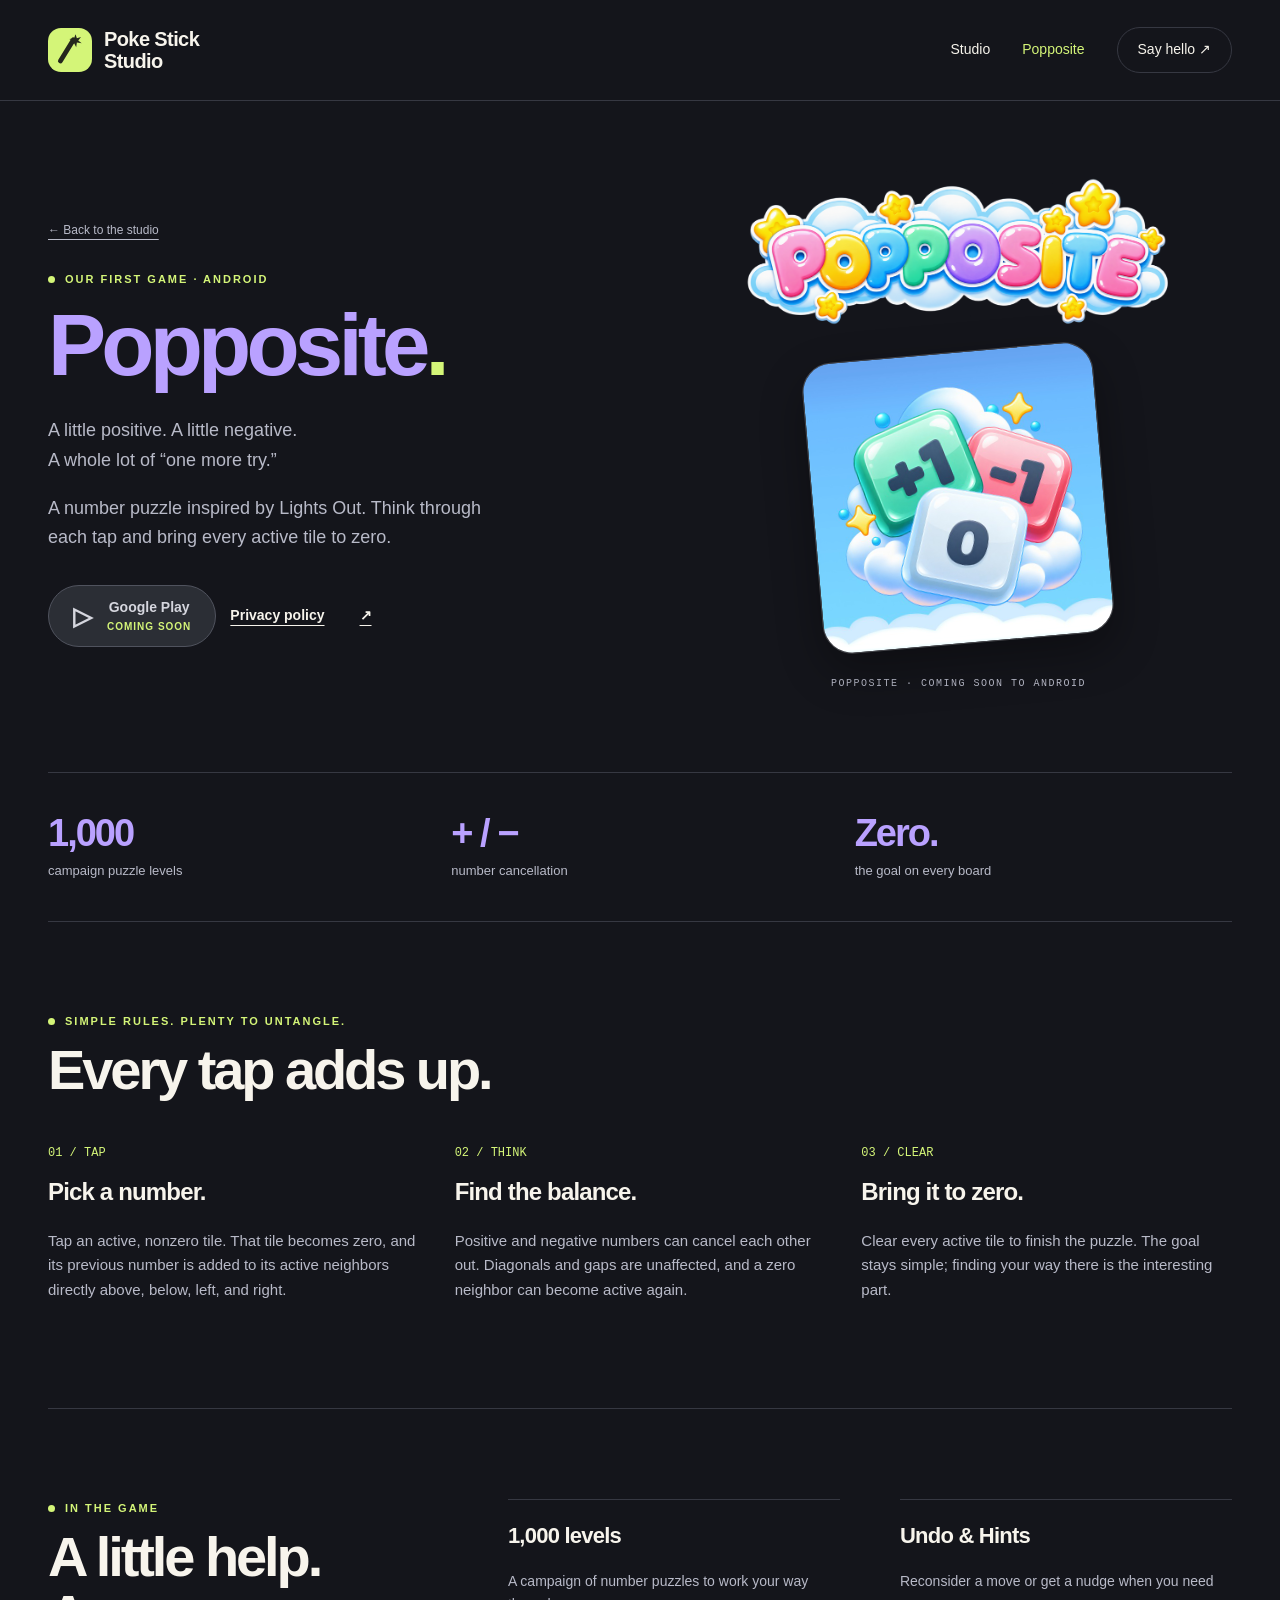
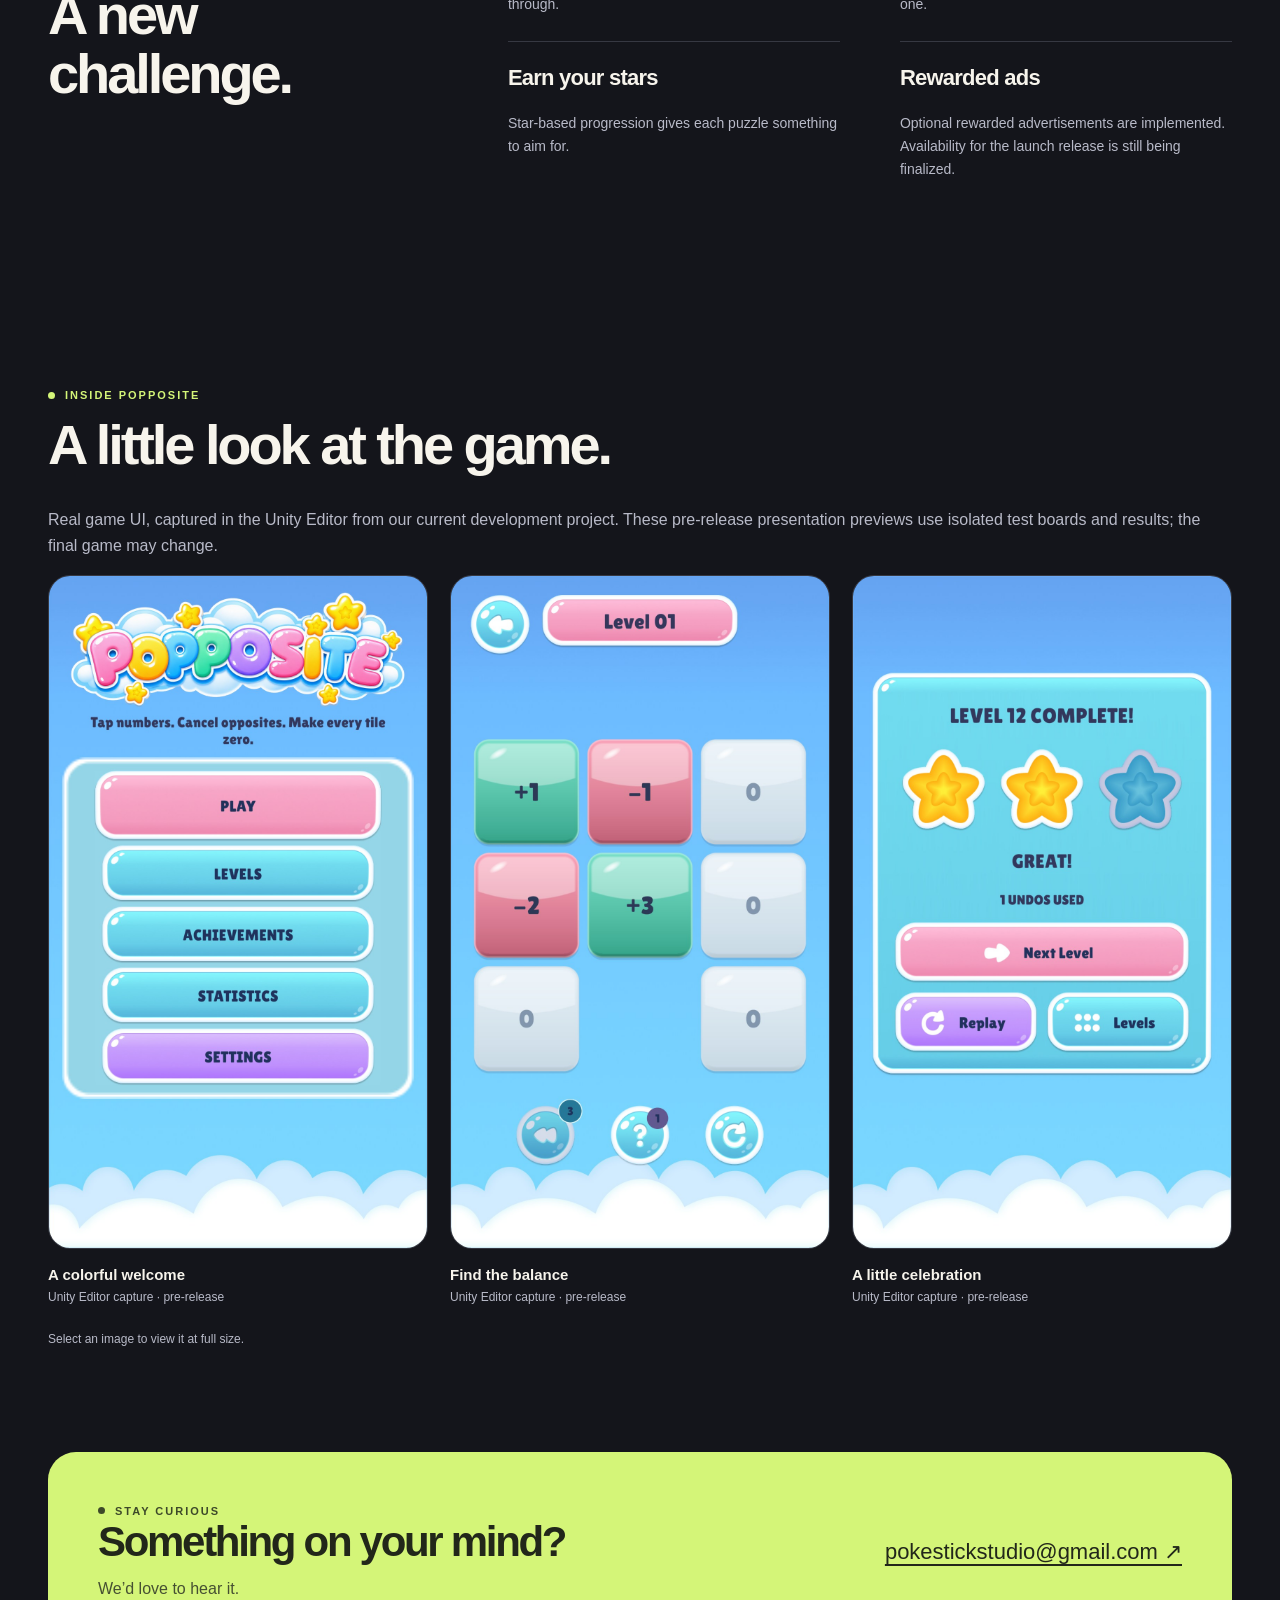
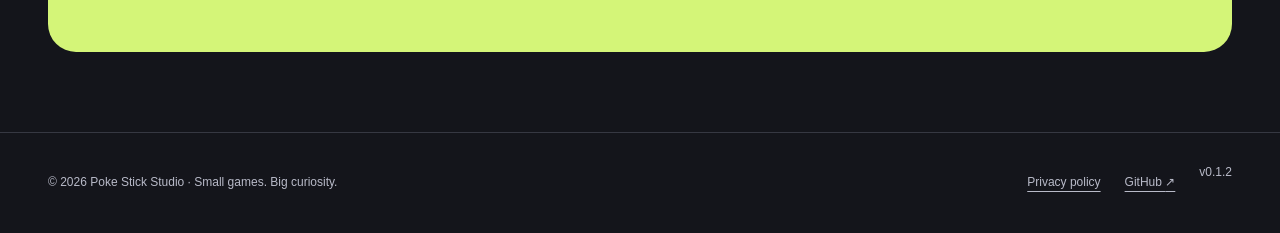
==== commit eaf9f3ee: "Use existing Popposite logo and game artwork on website (v0.1.2)" ====
--- a/games/popposite.html
+++ b/games/popposite.html
@@ -2,9 +2,9 @@
 <html lang="en"><head><meta charset="utf-8"><meta name="viewport" content="width=device-width, initial-scale=1"><meta name="theme-color" content="#14151b"><title>Popposite — A number puzzle by Poke Stick Studio</title><meta name="description" content="Bring every number to zero. Discover Popposite: 1,000 number puzzles, Undo, Hints, and star-based progression. Coming soon to Android."><link rel="canonical" href="https://mariusdirda.github.io/PokeStickStudio/games/popposite.html"><meta property="og:type" content="website"><meta property="og:site_name" content="Poke Stick Studio"><meta property="og:title" content="Popposite — A number puzzle by Poke Stick Studio"><meta property="og:description" content="Bring every number to zero. Discover Popposite: 1,000 number puzzles, Undo, Hints, and star-based progression. Coming soon to Android."><meta property="og:url" content="https://mariusdirda.github.io/PokeStickStudio/games/popposite.html"><link rel="icon" type="image/svg+xml" href="../assets/favicon.svg"><link rel="stylesheet" href="../assets/style.css"></head>
 <body id="top"><a class="skip" href="#main">Skip to content</a><header><div class="wrap nav"><a class="brand" href="../index.html" aria-label="Poke Stick Studio home"><img src="../assets/favicon.svg" width="44" height="44" alt=""><span>Poke Stick<br>Studio</span></a><nav aria-label="Main navigation"><a href="../index.html" >Studio</a><a href="../games/popposite.html" aria-current="page">Popposite</a><a class="nav-contact" href="../index.html#contact">Say hello <span aria-hidden="true">↗</span></a></nav></div></header>
 <main id="main" class="wrap">
-<section class="hero game-hero" aria-labelledby="game-title"><div><a class="breadcrumb" href="../index.html">← Back to the studio</a><p class="eyebrow" style="margin-top:28px">Our first game · Android</p><h1 id="game-title">Popposite<span style="color:var(--lime)">.</span></h1><p class="lead">A little positive. A little negative.<br>A whole lot of “one more try.”</p><p class="lead">A number puzzle inspired by Lights Out. Think through each tap and bring every active tile to zero.</p><div class="actions"><button class="button disabled" type="button" disabled aria-label="Google Play — coming soon, not yet available"><span class="play-icon" aria-hidden="true">▷</span><span>Google Play<small>Coming soon</small></span></button><a class="text-link" href="../privacy/popposite.html">Privacy policy <span aria-hidden="true">↗</span></a></div></div><div class="hero-art" aria-label="Decorative number tile artwork, not a game screenshot" role="img"><div class="orbit" aria-hidden="true"></div><div class="abstract-grid" aria-hidden="true"><div class="tile ">+</div><div class="tile ">−</div><div class="tile ">0</div><div class="tile ">−</div><div class="tile ">0</div><div class="tile ">+</div><div class="tile zero">0</div><div class="tile ">+</div><div class="tile ">−</div></div><span class="spark" aria-hidden="true">✳</span><span class="small-spark" aria-hidden="true">✦</span><span class="sticker" aria-hidden="true">A LITTLE DIFFERENT.</span><span class="art-caption" aria-hidden="true">Original studio illustration · not gameplay</span></div></section>
+<section class="hero game-hero" aria-labelledby="game-title"><div><a class="breadcrumb" href="../index.html">← Back to the studio</a><p class="eyebrow" style="margin-top:28px">Our first game · Android</p><h1 id="game-title">Popposite<span style="color:var(--lime)">.</span></h1><p class="lead">A little positive. A little negative.<br>A whole lot of “one more try.”</p><p class="lead">A number puzzle inspired by Lights Out. Think through each tap and bring every active tile to zero.</p><div class="actions"><button class="button disabled" type="button" disabled aria-label="Google Play — coming soon, not yet available"><span class="play-icon" aria-hidden="true">▷</span><span>Google Play<small>Coming soon</small></span></button><a class="text-link" href="../privacy/popposite.html">Privacy policy <span aria-hidden="true">↗</span></a></div></div><div class="game-brand-art"><img class="popposite-logo" src="../assets/branding/popposite-logo.png" width="1036" height="379" alt="Popposite"><img class="popposite-icon" src="../assets/branding/popposite-icon.jpg" width="640" height="640" alt="Popposite game artwork: glossy positive, negative, and zero tiles on clouds."><span class="brand-caption">POPPOSITE · COMING SOON TO ANDROID</span></div></section>
 <div class="facts"><div><strong>1,000</strong><span>campaign puzzle levels</span></div><div><strong>+ / −</strong><span>number cancellation</span></div><div><strong>Zero.</strong><span>the goal on every board</span></div></div>
 <section class="block" aria-labelledby="how-title"><p class="eyebrow">Simple rules. Plenty to untangle.</p><h2 id="how-title">Every tap adds up.</h2><div class="steps"><div><span class="number">01 / TAP</span><h3>Pick a number.</h3><p>Tap an active, nonzero tile. That tile becomes zero, and its previous number is added to its active neighbors directly above, below, left, and right.</p></div><div><span class="number">02 / THINK</span><h3>Find the balance.</h3><p>Positive and negative numbers can cancel each other out. Diagonals and gaps are unaffected, and a zero neighbor can become active again.</p></div><div><span class="number">03 / CLEAR</span><h3>Bring it to zero.</h3><p>Clear every active tile to finish the puzzle. The goal stays simple; finding your way there is the interesting part.</p></div></div></section>
 <section class="block about" aria-labelledby="features-title"><div><p class="eyebrow">In the game</p><h2 id="features-title">A little help.<br>A new challenge.</h2></div><div class="feature-list"><div class="feature"><h3>1,000 levels</h3><p>A campaign of number puzzles to work your way through.</p></div><div class="feature"><h3>Undo &amp; Hints</h3><p>Reconsider a move or get a nudge when you need one.</p></div><div class="feature"><h3>Earn your stars</h3><p>Star-based progression gives each puzzle something to aim for.</p></div><div class="feature"><h3>Rewarded ads</h3><p>Optional rewarded advertisements are implemented. Availability for the launch release is still being finalized.</p></div></div></section>
 <section class="block" aria-labelledby="gallery-title"><div class="section-top"><div><p class="eyebrow">Inside Popposite</p><h2 id="gallery-title">A little look at the game.</h2></div></div><p>Real game UI, captured in the Unity Editor from our current development project. These pre-release presentation previews use isolated test boards and results; the final game may change.</p><div class="gallery screenshot-gallery"><figure><a class="screenshot-link" href="../assets/screenshots/popposite-menu.jpg" aria-label="View full-size menu screenshot"><img src="../assets/screenshots/popposite-menu.jpg" width="1080" height="1920" loading="lazy" decoding="async" alt="Popposite main menu with Play, Levels, Achievements, Statistics, and Settings buttons."></a><figcaption><strong>A colorful welcome</strong><br>Unity Editor capture · pre-release</figcaption></figure><figure><a class="screenshot-link" href="../assets/screenshots/popposite-gameplay.jpg" aria-label="View full-size gameplay screenshot"><img src="../assets/screenshots/popposite-gameplay.jpg" width="1080" height="1920" loading="lazy" decoding="async" alt="Popposite puzzle board with positive, negative, and zero tiles, plus Undo, Hint, and Restart controls."></a><figcaption><strong>Find the balance</strong><br>Unity Editor capture · pre-release</figcaption></figure><figure><a class="screenshot-link" href="../assets/screenshots/popposite-victory.jpg" aria-label="View full-size victory screenshot"><img src="../assets/screenshots/popposite-victory.jpg" width="1080" height="1920" loading="lazy" decoding="async" alt="Popposite level-complete screen showing earned stars and Next Level, Replay, and Levels buttons."></a><figcaption><strong>A little celebration</strong><br>Unity Editor capture · pre-release</figcaption></figure></div><p class="gallery-note">Select an image to view it at full size.</p></section>
-<section class="contact" aria-labelledby="game-contact"><div><p class="eyebrow">Stay curious</p><h2 id="game-contact">Something on your mind?</h2><p>We’d love to hear it.</p></div><a href="mailto:pokestickstudio@gmail.com">pokestickstudio@gmail.com <span aria-hidden="true">↗</span></a></section></main><footer><div class="wrap footer-row"><span>© 2026 Poke Stick Studio <span aria-hidden="true">·</span> Small games. Big curiosity.</span><div class="footer-links"><a href="../privacy/popposite.html" >Privacy policy</a><a href="https://github.com/MariusDirda/PokeStickStudio">GitHub <span aria-hidden="true">↗</span></a><span>v0.1.1</span></div></div></footer></body></html>
+<section class="contact" aria-labelledby="game-contact"><div><p class="eyebrow">Stay curious</p><h2 id="game-contact">Something on your mind?</h2><p>We’d love to hear it.</p></div><a href="mailto:pokestickstudio@gmail.com">pokestickstudio@gmail.com <span aria-hidden="true">↗</span></a></section></main><footer><div class="wrap footer-row"><span>© 2026 Poke Stick Studio <span aria-hidden="true">·</span> Small games. Big curiosity.</span><div class="footer-links"><a href="../privacy/popposite.html" >Privacy policy</a><a href="https://github.com/MariusDirda/PokeStickStudio">GitHub <span aria-hidden="true">↗</span></a><span>v0.1.2</span></div></div></footer></body></html>
--- a/assets/style.css
+++ b/assets/style.css
@@ -3,3 +3,5 @@
 @media(max-width:480px){.game-hero h1{font-size:clamp(48px,13vw,56px)}}
 
 .screenshot-link{display:block;border:1px solid var(--line);border-radius:22px;overflow:hidden;background:#69bdf6;transition:transform .2s,border-color .2s}.screenshot-link:hover{transform:translateY(-4px);border-color:var(--purple)}.screenshot-link img{display:block;width:100%;height:auto;aspect-ratio:9/16}.screenshot-gallery figcaption strong{color:var(--ink);font-size:15px}.gallery-note{font-size:12px;margin-top:22px}.screenshot-gallery figure{min-width:0}@media(max-width:480px){.screenshot-gallery figure{max-width:320px;width:100%;margin-inline:auto}}
+
+.game-brand-art{display:flex;flex-direction:column;align-items:center;justify-content:center;gap:20px;padding:10px 18px;min-width:0}.popposite-logo{display:block;width:min(100%,440px);height:auto}.popposite-icon{display:block;width:min(72%,292px);height:auto;border-radius:30px;border:1px solid #ffffff35;box-shadow:0 18px 45px #0005;transform:rotate(-5deg)}.brand-caption{font:10px/1.6 monospace;letter-spacing:1.5px;text-align:center;color:var(--muted);margin-top:12px}.card-game-logo{display:block;width:88%;height:auto;position:relative;z-index:1}.branded-game-visual{background:radial-gradient(ellipse at 50% 40%,#dbd0ff,#b5a2ef)}@media(max-width:800px){.game-brand-art{width:min(100%,480px);margin:auto;padding-block:25px}.popposite-icon{width:64%;max-width:280px}}@media(max-width:480px){.game-brand-art{gap:18px;padding-inline:8px}.brand-caption{font-size:9px;letter-spacing:1px}.popposite-icon{width:76%;border-radius:24px}.branded-game-visual{min-height:260px}}
